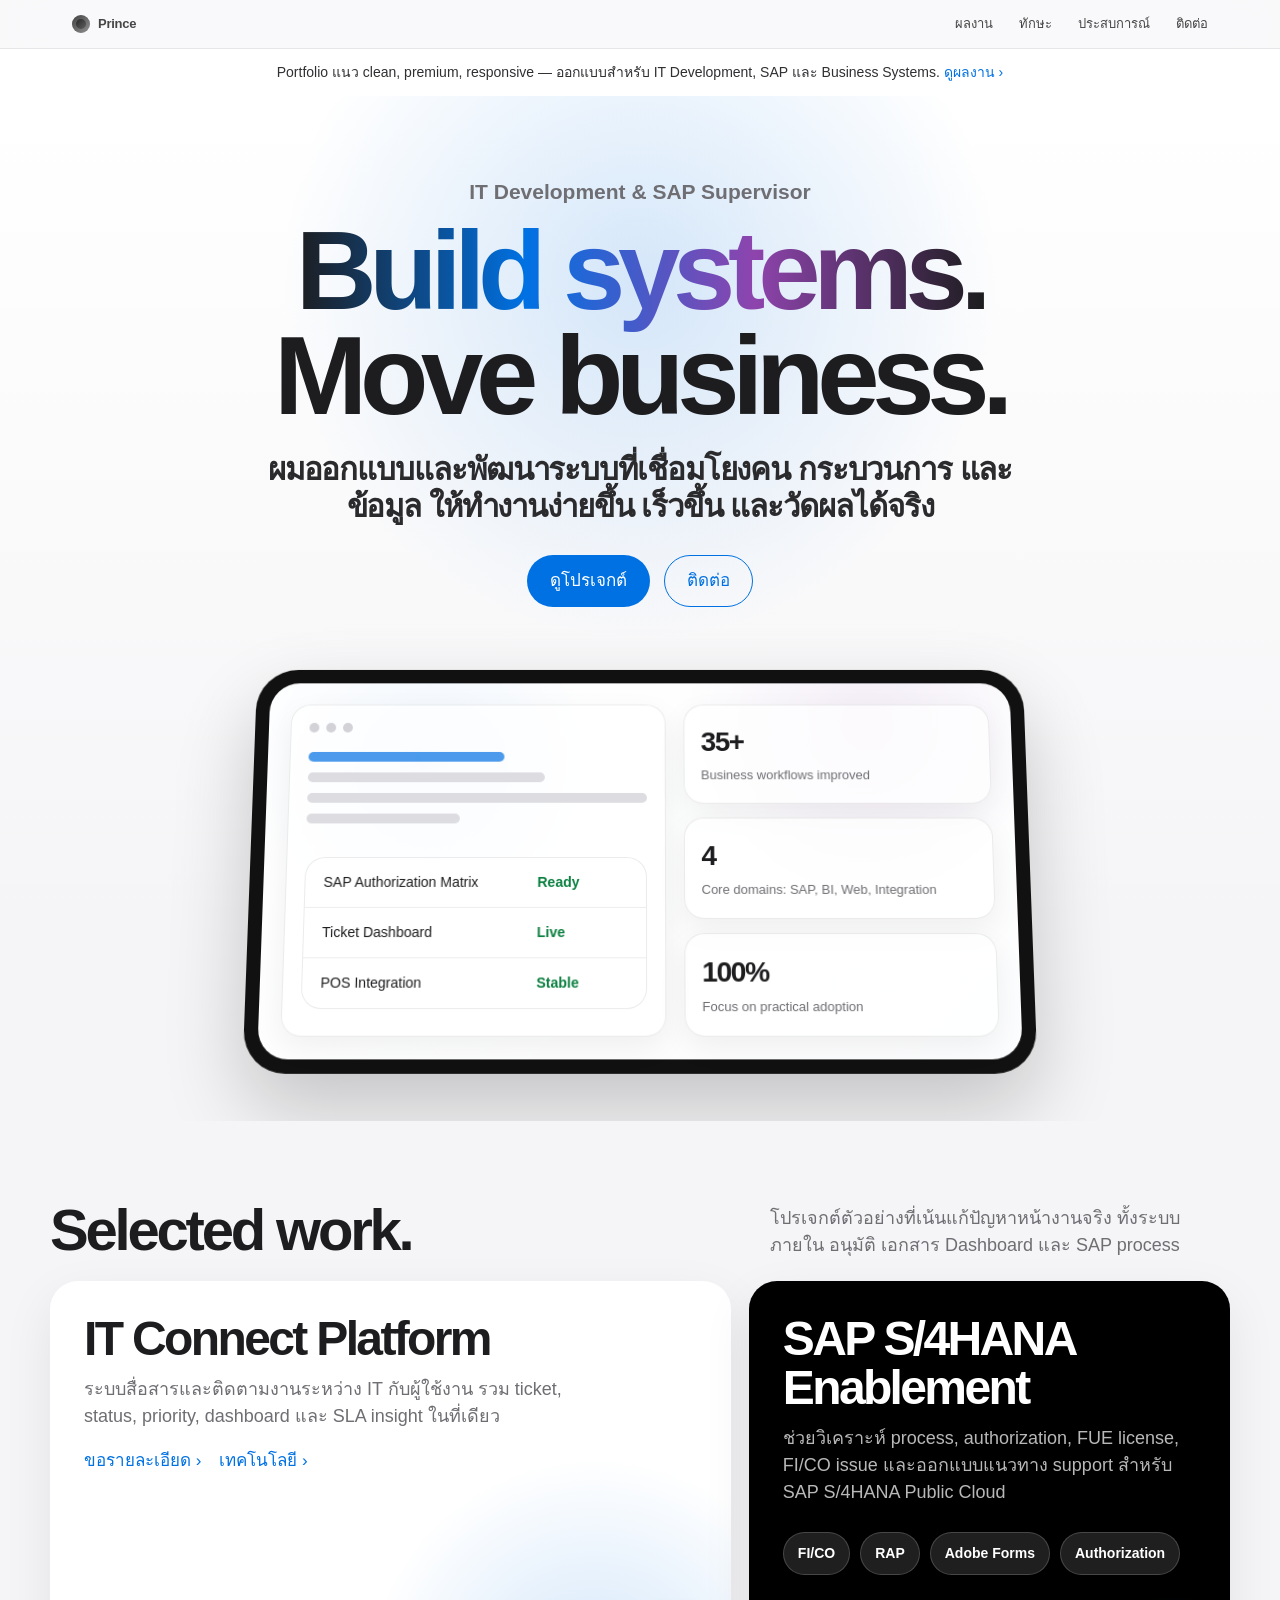
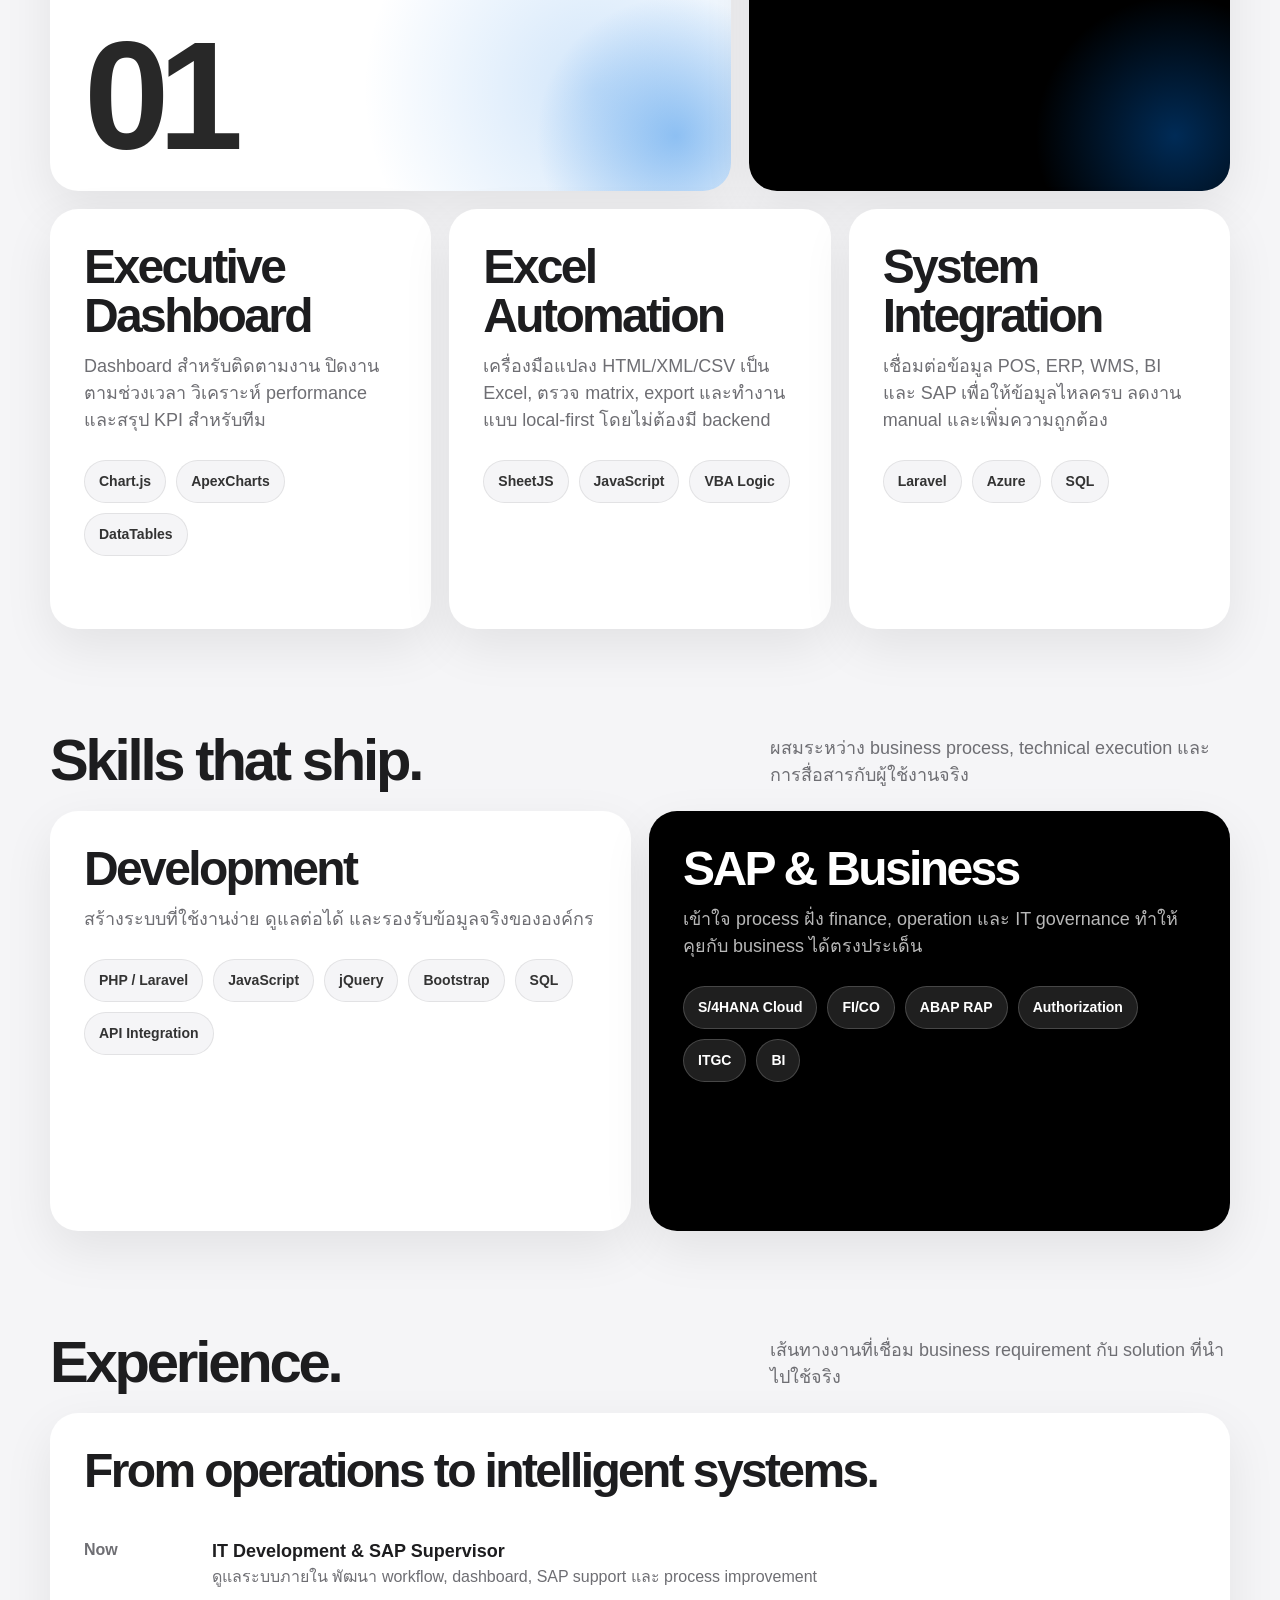
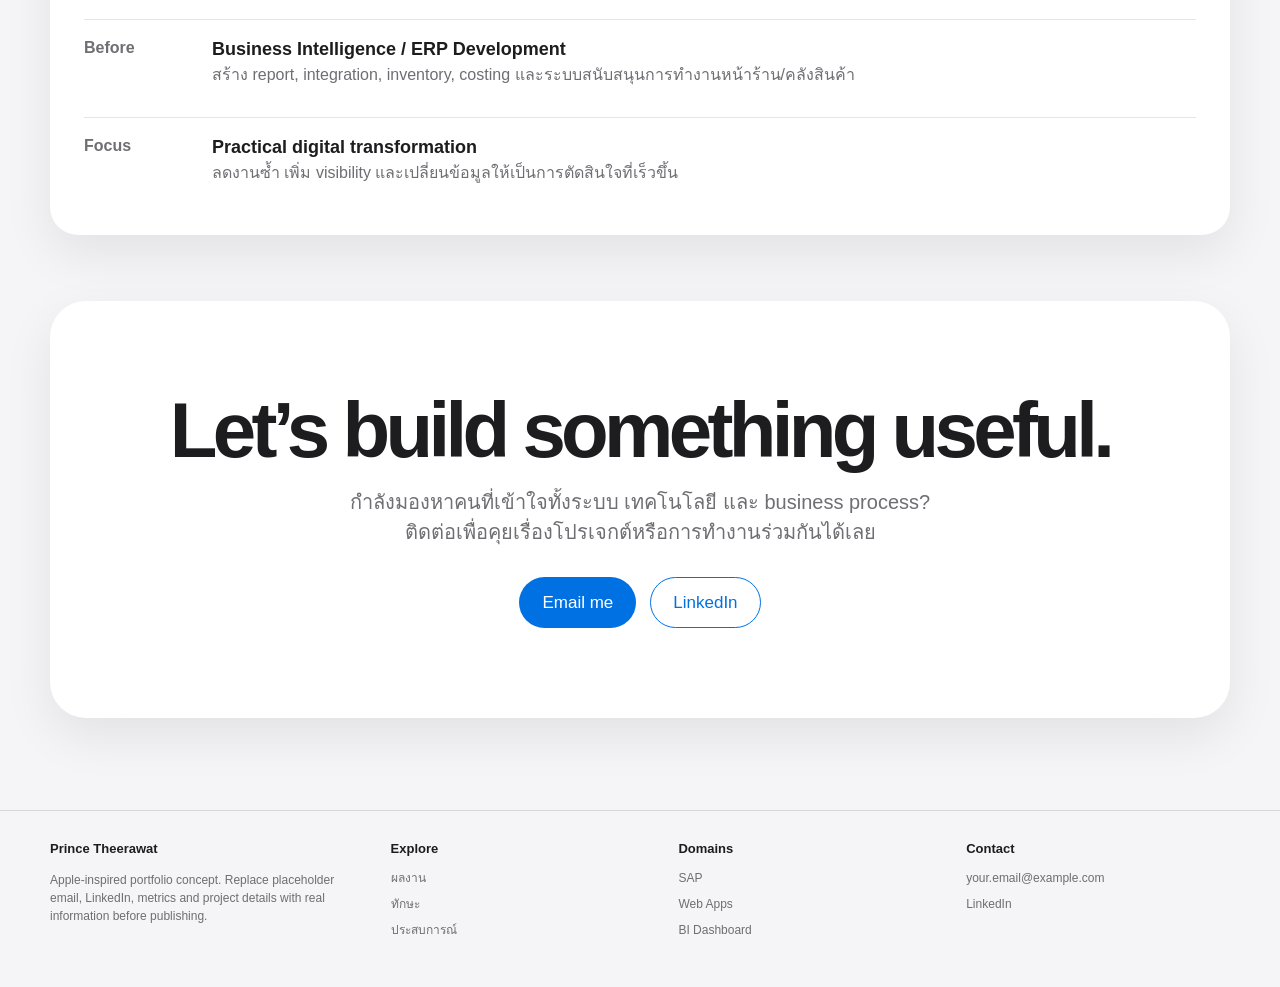
==== index.html @ b3ccabb7 "first commit" ====
<!doctype html>
<html lang="th">
<head>
  <meta charset="utf-8" />
  <meta name="viewport" content="width=device-width, initial-scale=1" />
  <title>Prince Theerawat — Portfolio</title>
  <meta name="description" content="Apple-inspired personal portfolio website for IT Development & SAP Supervisor." />
  <style>
    :root {
      --bg: #f5f5f7;
      --surface: #ffffff;
      --surface-dark: #000000;
      --text: #1d1d1f;
      --muted: #6e6e73;
      --line: rgba(0,0,0,.12);
      --blue: #0071e3;
      --blue-hover: #0077ed;
      --radius-lg: 28px;
      --radius-md: 18px;
      --shadow: 0 18px 50px rgba(0,0,0,.08);
      --max: 1180px;
    }

    * { box-sizing: border-box; }
    html { scroll-behavior: smooth; }
    body {
      margin: 0;
      font-family: -apple-system, BlinkMacSystemFont, "Segoe UI", Roboto, Arial, "Noto Sans Thai", sans-serif;
      color: var(--text);
      background: var(--bg);
      line-height: 1.5;
    }

    a { color: inherit; text-decoration: none; }

    .topbar {
      position: sticky;
      top: 0;
      z-index: 50;
      backdrop-filter: saturate(180%) blur(20px);
      background: rgba(250,250,252,.78);
      border-bottom: 1px solid rgba(0,0,0,.08);
    }

    .nav {
      max-width: var(--max);
      margin: auto;
      height: 48px;
      padding: 0 22px;
      display: flex;
      align-items: center;
      justify-content: space-between;
      gap: 24px;
      font-size: 13px;
      color: rgba(29,29,31,.82);
    }

    .brand {
      font-weight: 700;
      letter-spacing: -.02em;
      display: flex;
      align-items: center;
      gap: 8px;
    }

    .brand-mark {
      width: 18px;
      height: 18px;
      border-radius: 50%;
      background: linear-gradient(135deg, #111, #777);
      display: inline-block;
      box-shadow: inset 0 0 0 4px rgba(255,255,255,.2);
    }

    .nav-links {
      display: flex;
      align-items: center;
      gap: 26px;
    }

    .nav-links a:hover { color: var(--blue); }

    .menu-button {
      display: none;
      border: 0;
      background: transparent;
      font-size: 22px;
      cursor: pointer;
    }

    .announcement {
      background: var(--surface);
      text-align: center;
      padding: 13px 20px;
      font-size: 14px;
      color: #303033;
    }

    .announcement a { color: var(--blue); }

    .hero {
      min-height: 680px;
      display: grid;
      place-items: center;
      padding: 80px 20px 50px;
      background:
        radial-gradient(circle at 50% 18%, rgba(0,113,227,.16), transparent 34%),
        linear-gradient(180deg, #fff 0%, #f5f5f7 80%);
      text-align: center;
      overflow: hidden;
    }

    .hero-inner { max-width: 980px; }

    .eyebrow {
      color: var(--muted);
      font-size: clamp(16px, 2vw, 21px);
      font-weight: 600;
      margin-bottom: 10px;
    }

    h1 {
      margin: 0;
      font-size: clamp(48px, 9vw, 112px);
      line-height: .94;
      letter-spacing: -.065em;
      font-weight: 800;
    }

    .gradient-text {
      background: linear-gradient(90deg, #1d1d1f, #0071e3, #8e44ad, #1d1d1f);
      -webkit-background-clip: text;
      background-clip: text;
      color: transparent;
    }

    .hero-copy {
      max-width: 760px;
      margin: 24px auto 0;
      font-size: clamp(20px, 3vw, 31px);
      line-height: 1.18;
      font-weight: 600;
      letter-spacing: -.035em;
      color: #2b2b2d;
    }

    .cta-row {
      margin-top: 30px;
      display: flex;
      align-items: center;
      justify-content: center;
      flex-wrap: wrap;
      gap: 14px;
    }

    .btn {
      display: inline-flex;
      align-items: center;
      justify-content: center;
      min-height: 44px;
      padding: 12px 22px;
      border-radius: 999px;
      font-size: 17px;
      transition: .2s ease;
      border: 1px solid transparent;
    }

    .btn-primary {
      background: var(--blue);
      color: #fff;
    }

    .btn-primary:hover { background: var(--blue-hover); transform: translateY(-1px); }

    .btn-secondary {
      color: var(--blue);
      border-color: var(--blue);
      background: transparent;
    }

    .btn-secondary:hover { background: var(--blue); color: #fff; transform: translateY(-1px); }

    .device-stage {
      margin: 58px auto 0;
      width: min(780px, 96vw);
      min-height: 310px;
      border-radius: 42px;
      background: #111;
      padding: 14px;
      box-shadow: 0 35px 80px rgba(0,0,0,.2);
      transform: perspective(1100px) rotateX(6deg);
    }

    .device-screen {
      min-height: 282px;
      border-radius: 30px;
      background:
        linear-gradient(135deg, rgba(255,255,255,.9), rgba(255,255,255,.55)),
        radial-gradient(circle at 20% 20%, rgba(0,113,227,.35), transparent 26%),
        radial-gradient(circle at 80% 10%, rgba(142,68,173,.3), transparent 26%),
        #f9fafc;
      display: grid;
      grid-template-columns: 1.1fr .9fr;
      gap: 18px;
      padding: 22px;
      text-align: left;
    }

    .mini-window,
    .mini-card {
      border: 1px solid rgba(0,0,0,.08);
      background: rgba(255,255,255,.7);
      border-radius: 20px;
      box-shadow: 0 10px 30px rgba(0,0,0,.06);
    }

    .mini-window { padding: 18px; }
    .dots { display: flex; gap: 7px; margin-bottom: 20px; }
    .dots span { width: 10px; height: 10px; border-radius: 50%; background: #d2d2d7; }
    .mini-line { height: 10px; border-radius: 8px; background: #dcdce1; margin: 11px 0; }
    .mini-line.w70 { width: 70%; }
    .mini-line.w45 { width: 45%; }
    .mini-line.blue { width: 58%; background: rgba(0,113,227,.7); }

    .mini-grid { display: grid; gap: 14px; }
    .mini-card { padding: 17px; }
    .mini-card strong { display: block; font-size: 28px; letter-spacing: -.05em; }
    .mini-card span { color: var(--muted); font-size: 13px; }

    section { padding: 22px; }

    .section-head {
      max-width: var(--max);
      margin: 58px auto 22px;
      display: flex;
      align-items: end;
      justify-content: space-between;
      gap: 20px;
    }

    .section-head h2 {
      margin: 0;
      font-size: clamp(34px, 5vw, 58px);
      letter-spacing: -.055em;
      line-height: 1;
    }

    .section-head p {
      max-width: 460px;
      margin: 0;
      color: var(--muted);
      font-size: 18px;
    }

    .grid {
      max-width: var(--max);
      margin: auto;
      display: grid;
      grid-template-columns: repeat(12, 1fr);
      gap: 18px;
    }

    .card {
      border-radius: var(--radius-lg);
      background: var(--surface);
      box-shadow: var(--shadow);
      min-height: 420px;
      padding: 34px;
      position: relative;
      overflow: hidden;
      isolation: isolate;
    }

    .card.dark { background: #000; color: #fff; }
    .card.span-7 { grid-column: span 7; }
    .card.span-5 { grid-column: span 5; }
    .card.span-4 { grid-column: span 4; }
    .card.span-6 { grid-column: span 6; }
    .card.span-12 { grid-column: span 12; }

    .card h3 {
      margin: 0;
      font-size: clamp(28px, 4vw, 48px);
      line-height: 1.02;
      letter-spacing: -.055em;
    }

    .card p {
      margin: 12px 0 0;
      color: var(--muted);
      font-size: 18px;
      max-width: 520px;
    }

    .card.dark p { color: rgba(255,255,255,.72); }

    .card-links {
      margin-top: 18px;
      display: flex;
      gap: 18px;
      flex-wrap: wrap;
      color: var(--blue);
      font-size: 17px;
    }

    .orb {
      position: absolute;
      right: -90px;
      bottom: -90px;
      width: 290px;
      height: 290px;
      border-radius: 50%;
      background: radial-gradient(circle, rgba(0,113,227,.38), rgba(0,113,227,0) 68%);
      z-index: -1;
    }

    .mock-table {
      margin-top: 34px;
      border: 1px solid rgba(0,0,0,.08);
      border-radius: 20px;
      overflow: hidden;
      background: rgba(255,255,255,.72);
    }

    .mock-row {
      display: grid;
      grid-template-columns: 1fr 90px;
      gap: 16px;
      padding: 14px 18px;
      border-bottom: 1px solid rgba(0,0,0,.07);
      font-size: 14px;
    }

    .mock-row:last-child { border-bottom: 0; }
    .status { color: #0a7f3f; font-weight: 700; }

    .skill-list {
      display: flex;
      flex-wrap: wrap;
      gap: 10px;
      margin-top: 26px;
    }

    .pill {
      padding: 10px 14px;
      border-radius: 999px;
      background: #f5f5f7;
      color: #333;
      border: 1px solid rgba(0,0,0,.08);
      font-size: 14px;
      font-weight: 600;
    }

    .dark .pill { background: rgba(255,255,255,.12); color: #fff; border-color: rgba(255,255,255,.18); }

    .timeline {
      margin-top: 26px;
      display: grid;
      gap: 14px;
    }

    .timeline-item {
      display: grid;
      grid-template-columns: 110px 1fr;
      gap: 18px;
      padding: 16px 0;
      border-top: 1px solid rgba(0,0,0,.1);
    }

    .timeline-item:first-child { border-top: 0; }
    .year { color: var(--muted); font-weight: 700; }
    .timeline-item strong { display: block; font-size: 18px; }
    .timeline-item span { color: var(--muted); }

    .showcase {
      min-height: 510px;
      display: flex;
      flex-direction: column;
      justify-content: space-between;
      background:
        radial-gradient(circle at 80% 80%, rgba(0,113,227,.18), transparent 34%),
        #fff;
    }

    .big-number {
      font-size: clamp(82px, 12vw, 180px);
      line-height: .78;
      letter-spacing: -.075em;
      font-weight: 800;
      color: #111;
      opacity: .9;
    }

    .contact {
      max-width: var(--max);
      margin: 22px auto 70px;
      border-radius: 36px;
      background: #fff;
      text-align: center;
      padding: clamp(42px, 8vw, 90px) 24px;
      box-shadow: var(--shadow);
    }

    .contact h2 {
      margin: 0;
      font-size: clamp(38px, 7vw, 78px);
      line-height: 1;
      letter-spacing: -.06em;
    }

    .contact p {
      margin: 18px auto 0;
      color: var(--muted);
      font-size: 20px;
      max-width: 620px;
    }

    footer {
      border-top: 1px solid var(--line);
      color: #6e6e73;
      font-size: 12px;
      padding: 28px 22px 40px;
    }

    .footer-inner {
      max-width: var(--max);
      margin: auto;
      display: grid;
      grid-template-columns: 1.2fr repeat(3, 1fr);
      gap: 24px;
    }

    footer h4 {
      color: #1d1d1f;
      margin: 0 0 10px;
      font-size: 13px;
    }

    footer a { display: block; margin: 8px 0; }
    footer a:hover { text-decoration: underline; }

    @media (max-width: 860px) {
      .nav-links {
        display: none;
        position: absolute;
        inset: 48px 0 auto 0;
        background: rgba(250,250,252,.98);
        padding: 22px;
        border-bottom: 1px solid rgba(0,0,0,.08);
      }

      .nav-links.open { display: grid; gap: 18px; }
      .menu-button { display: block; }
      .device-screen { grid-template-columns: 1fr; }
      .card.span-7, .card.span-5, .card.span-4, .card.span-6, .card.span-12 { grid-column: span 12; }
      .section-head { align-items: start; flex-direction: column; }
      .timeline-item { grid-template-columns: 1fr; gap: 4px; }
      .footer-inner { grid-template-columns: 1fr 1fr; }
    }

    @media (max-width: 540px) {
      .hero { min-height: auto; padding-top: 54px; }
      .device-stage { display: none; }
      .card { min-height: 340px; padding: 26px; }
      .footer-inner { grid-template-columns: 1fr; }
    }
  </style>
</head>
<body>
  <header class="topbar">
    <nav class="nav" aria-label="Main navigation">
      <a class="brand" href="#top" aria-label="Home"><span class="brand-mark"></span> Prince</a>
      <button class="menu-button" id="menuButton" aria-label="Open menu">☰</button>
      <div class="nav-links" id="navLinks">
        <a href="#work">ผลงาน</a>
        <a href="#skills">ทักษะ</a>
        <a href="#experience">ประสบการณ์</a>
        <a href="#contact">ติดต่อ</a>
      </div>
    </nav>
  </header>

  <div class="announcement">
    Portfolio แนว clean, premium, responsive — ออกแบบสำหรับ IT Development, SAP และ Business Systems. <a href="#work">ดูผลงาน ›</a>
  </div>

  <main id="top">
    <section class="hero" aria-labelledby="hero-title">
      <div class="hero-inner">
        <div class="eyebrow">IT Development & SAP Supervisor</div>
        <h1 id="hero-title"><span class="gradient-text">Build systems.</span><br>Move business.</h1>
        <p class="hero-copy">ผมออกแบบและพัฒนาระบบที่เชื่อมโยงคน กระบวนการ และข้อมูล ให้ทำงานง่ายขึ้น เร็วขึ้น และวัดผลได้จริง</p>
        <div class="cta-row">
          <a class="btn btn-primary" href="#work">ดูโปรเจกต์</a>
          <a class="btn btn-secondary" href="#contact">ติดต่อ</a>
        </div>

        <div class="device-stage" aria-hidden="true">
          <div class="device-screen">
            <div class="mini-window">
              <div class="dots"><span></span><span></span><span></span></div>
              <div class="mini-line blue"></div>
              <div class="mini-line w70"></div>
              <div class="mini-line"></div>
              <div class="mini-line w45"></div>
              <div class="mock-table">
                <div class="mock-row"><span>SAP Authorization Matrix</span><span class="status">Ready</span></div>
                <div class="mock-row"><span>Ticket Dashboard</span><span class="status">Live</span></div>
                <div class="mock-row"><span>POS Integration</span><span class="status">Stable</span></div>
              </div>
            </div>
            <div class="mini-grid">
              <div class="mini-card"><strong>35+</strong><span>Business workflows improved</span></div>
              <div class="mini-card"><strong>4</strong><span>Core domains: SAP, BI, Web, Integration</span></div>
              <div class="mini-card"><strong>100%</strong><span>Focus on practical adoption</span></div>
            </div>
          </div>
        </div>
      </div>
    </section>

    <section id="work">
      <div class="section-head">
        <h2>Selected work.</h2>
        <p>โปรเจกต์ตัวอย่างที่เน้นแก้ปัญหาหน้างานจริง ทั้งระบบภายใน อนุมัติ เอกสาร Dashboard และ SAP process</p>
      </div>

      <div class="grid">
        <article class="card span-7 showcase">
          <div>
            <h3>IT Connect Platform</h3>
            <p>ระบบสื่อสารและติดตามงานระหว่าง IT กับผู้ใช้งาน รวม ticket, status, priority, dashboard และ SLA insight ในที่เดียว</p>
            <div class="card-links">
              <a href="#contact">ขอรายละเอียด ›</a>
              <a href="#skills">เทคโนโลยี ›</a>
            </div>
          </div>
          <div class="big-number">01</div>
          <div class="orb"></div>
        </article>

        <article class="card span-5 dark">
          <h3>SAP S/4HANA Enablement</h3>
          <p>ช่วยวิเคราะห์ process, authorization, FUE license, FI/CO issue และออกแบบแนวทาง support สำหรับ SAP S/4HANA Public Cloud</p>
          <div class="skill-list">
            <span class="pill">FI/CO</span>
            <span class="pill">RAP</span>
            <span class="pill">Adobe Forms</span>
            <span class="pill">Authorization</span>
          </div>
          <div class="orb"></div>
        </article>

        <article class="card span-4">
          <h3>Executive Dashboard</h3>
          <p>Dashboard สำหรับติดตามงาน ปิดงานตามช่วงเวลา วิเคราะห์ performance และสรุป KPI สำหรับทีม</p>
          <div class="skill-list">
            <span class="pill">Chart.js</span>
            <span class="pill">ApexCharts</span>
            <span class="pill">DataTables</span>
          </div>
        </article>

        <article class="card span-4">
          <h3>Excel Automation</h3>
          <p>เครื่องมือแปลง HTML/XML/CSV เป็น Excel, ตรวจ matrix, export และทำงานแบบ local-first โดยไม่ต้องมี backend</p>
          <div class="skill-list">
            <span class="pill">SheetJS</span>
            <span class="pill">JavaScript</span>
            <span class="pill">VBA Logic</span>
          </div>
        </article>

        <article class="card span-4">
          <h3>System Integration</h3>
          <p>เชื่อมต่อข้อมูล POS, ERP, WMS, BI และ SAP เพื่อให้ข้อมูลไหลครบ ลดงาน manual และเพิ่มความถูกต้อง</p>
          <div class="skill-list">
            <span class="pill">Laravel</span>
            <span class="pill">Azure</span>
            <span class="pill">SQL</span>
          </div>
        </article>
      </div>
    </section>

    <section id="skills">
      <div class="section-head">
        <h2>Skills that ship.</h2>
        <p>ผสมระหว่าง business process, technical execution และการสื่อสารกับผู้ใช้งานจริง</p>
      </div>

      <div class="grid">
        <article class="card span-6">
          <h3>Development</h3>
          <p>สร้างระบบที่ใช้งานง่าย ดูแลต่อได้ และรองรับข้อมูลจริงขององค์กร</p>
          <div class="skill-list">
            <span class="pill">PHP / Laravel</span>
            <span class="pill">JavaScript</span>
            <span class="pill">jQuery</span>
            <span class="pill">Bootstrap</span>
            <span class="pill">SQL</span>
            <span class="pill">API Integration</span>
          </div>
        </article>

        <article class="card span-6 dark">
          <h3>SAP & Business</h3>
          <p>เข้าใจ process ฝั่ง finance, operation และ IT governance ทำให้คุยกับ business ได้ตรงประเด็น</p>
          <div class="skill-list">
            <span class="pill">S/4HANA Cloud</span>
            <span class="pill">FI/CO</span>
            <span class="pill">ABAP RAP</span>
            <span class="pill">Authorization</span>
            <span class="pill">ITGC</span>
            <span class="pill">BI</span>
          </div>
        </article>
      </div>
    </section>

    <section id="experience">
      <div class="section-head">
        <h2>Experience.</h2>
        <p>เส้นทางงานที่เชื่อม business requirement กับ solution ที่นำไปใช้จริง</p>
      </div>

      <div class="grid">
        <article class="card span-12">
          <h3>From operations to intelligent systems.</h3>
          <div class="timeline">
            <div class="timeline-item">
              <div class="year">Now</div>
              <div><strong>IT Development & SAP Supervisor</strong><span>ดูแลระบบภายใน พัฒนา workflow, dashboard, SAP support และ process improvement</span></div>
            </div>
            <div class="timeline-item">
              <div class="year">Before</div>
              <div><strong>Business Intelligence / ERP Development</strong><span>สร้าง report, integration, inventory, costing และระบบสนับสนุนการทำงานหน้าร้าน/คลังสินค้า</span></div>
            </div>
            <div class="timeline-item">
              <div class="year">Focus</div>
              <div><strong>Practical digital transformation</strong><span>ลดงานซ้ำ เพิ่ม visibility และเปลี่ยนข้อมูลให้เป็นการตัดสินใจที่เร็วขึ้น</span></div>
            </div>
          </div>
        </article>
      </div>
    </section>

    <section id="contact">
      <div class="contact">
        <h2>Let’s build something useful.</h2>
        <p>กำลังมองหาคนที่เข้าใจทั้งระบบ เทคโนโลยี และ business process? ติดต่อเพื่อคุยเรื่องโปรเจกต์หรือการทำงานร่วมกันได้เลย</p>
        <div class="cta-row">
          <a class="btn btn-primary" href="mailto:your.email@example.com">Email me</a>
          <a class="btn btn-secondary" href="https://www.linkedin.com/" target="_blank" rel="noreferrer">LinkedIn</a>
        </div>
      </div>
    </section>
  </main>

  <footer>
    <div class="footer-inner">
      <div>
        <h4>Prince Theerawat</h4>
        <p>Apple-inspired portfolio concept. Replace placeholder email, LinkedIn, metrics and project details with real information before publishing.</p>
      </div>
      <div>
        <h4>Explore</h4>
        <a href="#work">ผลงาน</a>
        <a href="#skills">ทักษะ</a>
        <a href="#experience">ประสบการณ์</a>
      </div>
      <div>
        <h4>Domains</h4>
        <a href="#">SAP</a>
        <a href="#">Web Apps</a>
        <a href="#">BI Dashboard</a>
      </div>
      <div>
        <h4>Contact</h4>
        <a href="mailto:your.email@example.com">your.email@example.com</a>
        <a href="https://www.linkedin.com/" target="_blank" rel="noreferrer">LinkedIn</a>
      </div>
    </div>
  </footer>

  <script>
    const menuButton = document.getElementById('menuButton');
    const navLinks = document.getElementById('navLinks');

    menuButton.addEventListener('click', () => {
      navLinks.classList.toggle('open');
      menuButton.textContent = navLinks.classList.contains('open') ? '×' : '☰';
    });

    navLinks.querySelectorAll('a').forEach(link => {
      link.addEventListener('click', () => {
        navLinks.classList.remove('open');
        menuButton.textContent = '☰';
      });
    });
  </script>
</body>
</html>
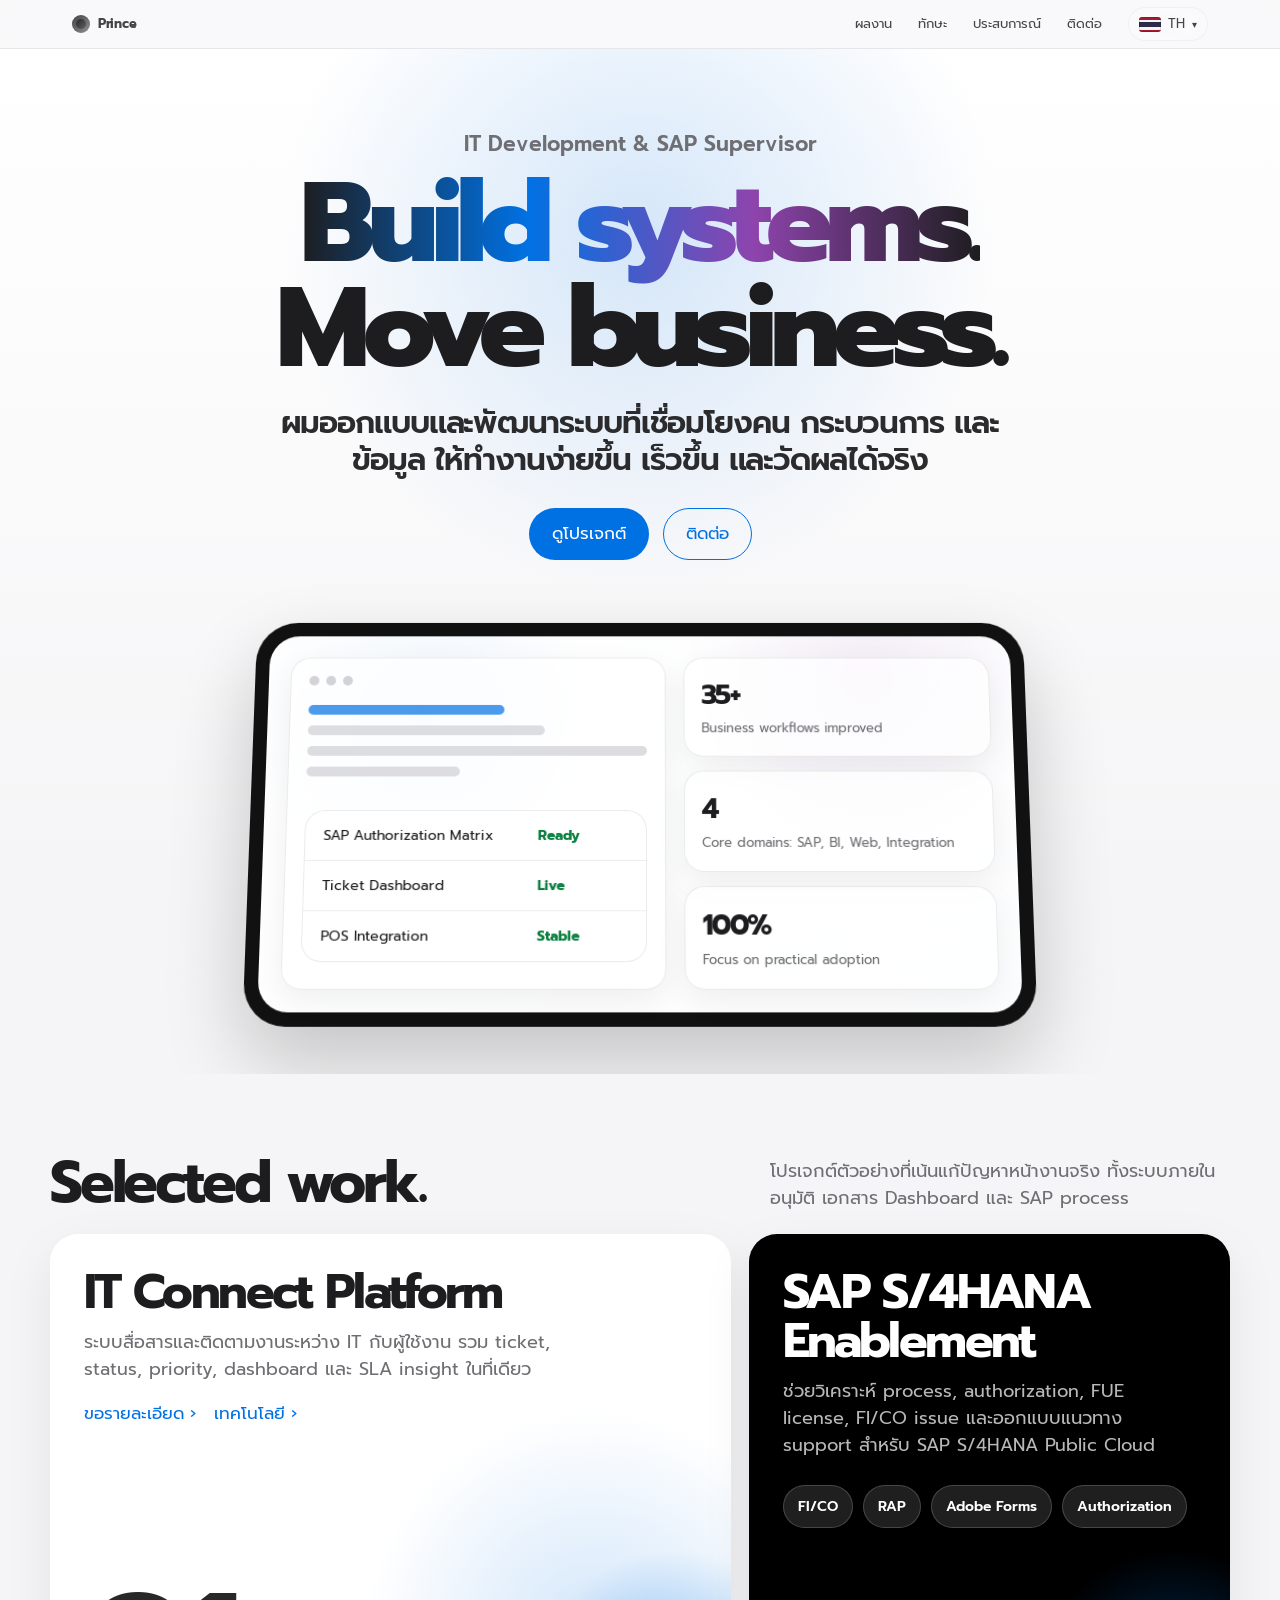
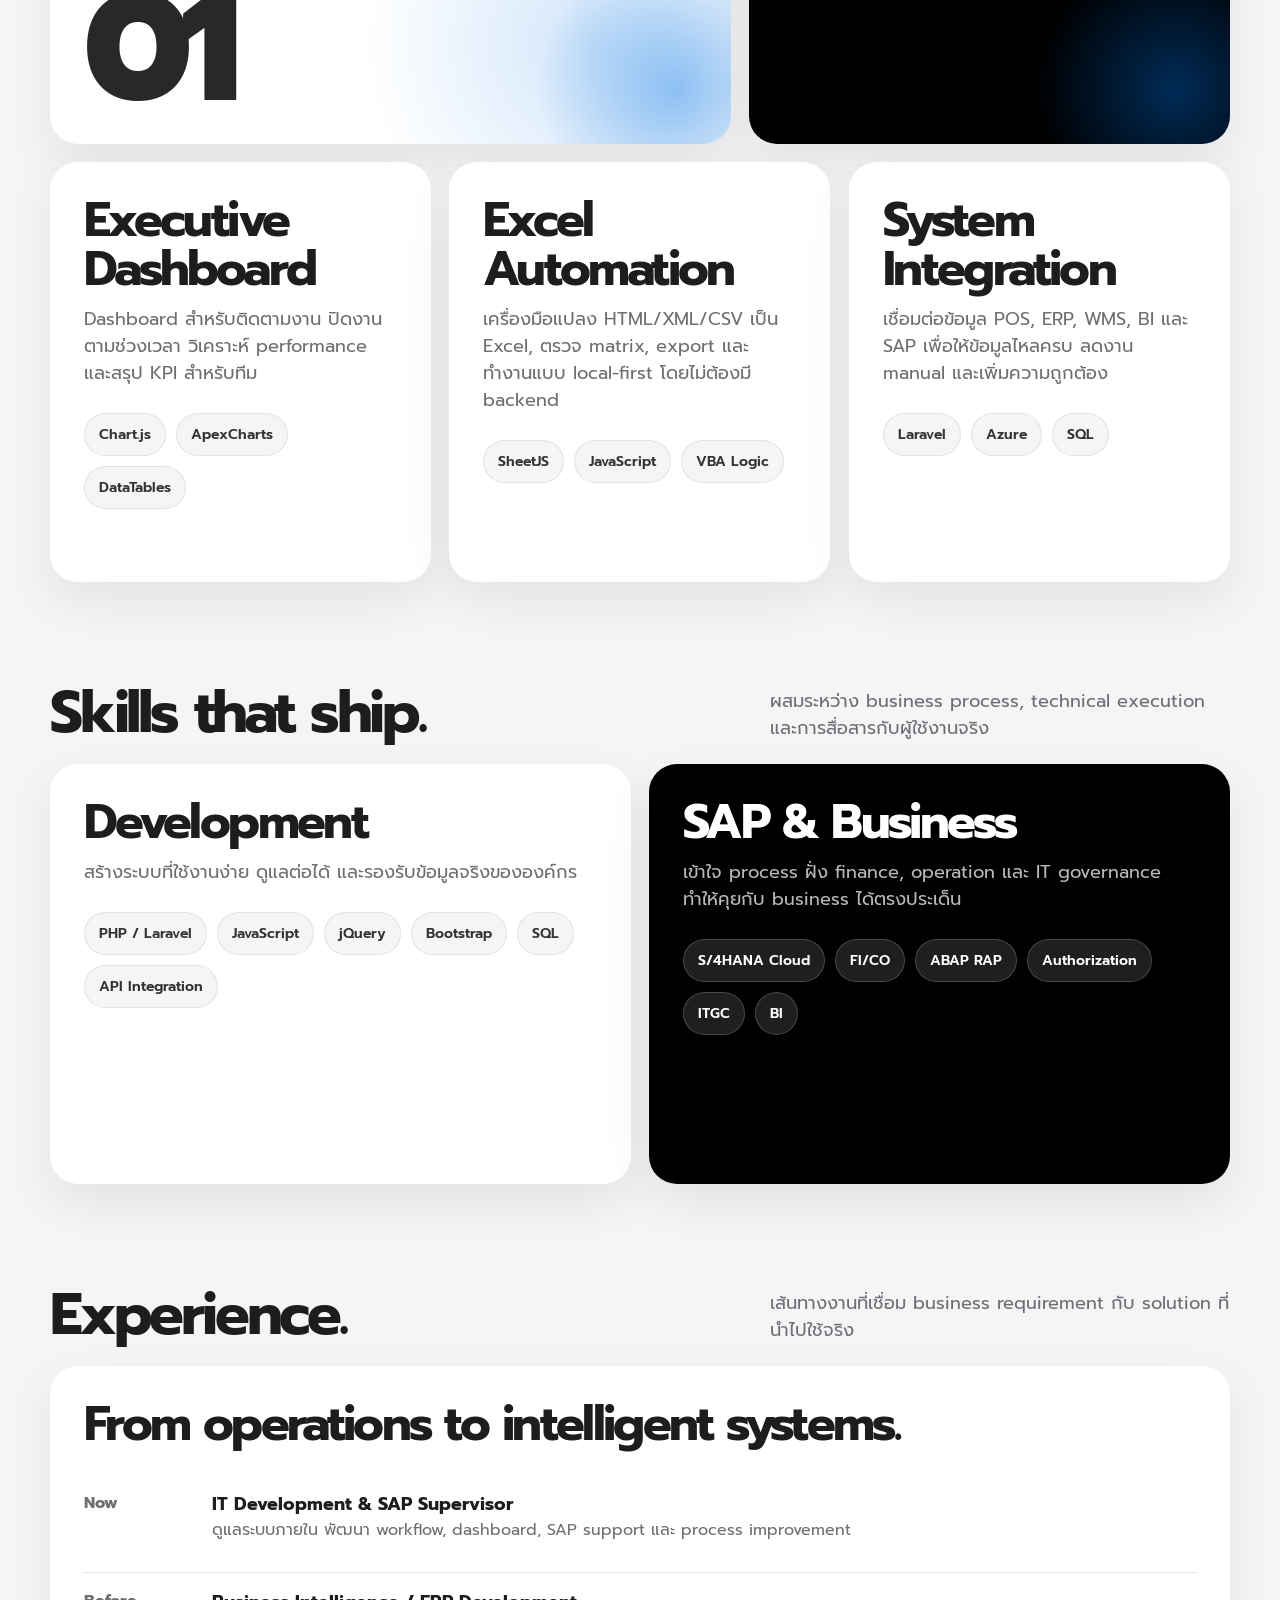
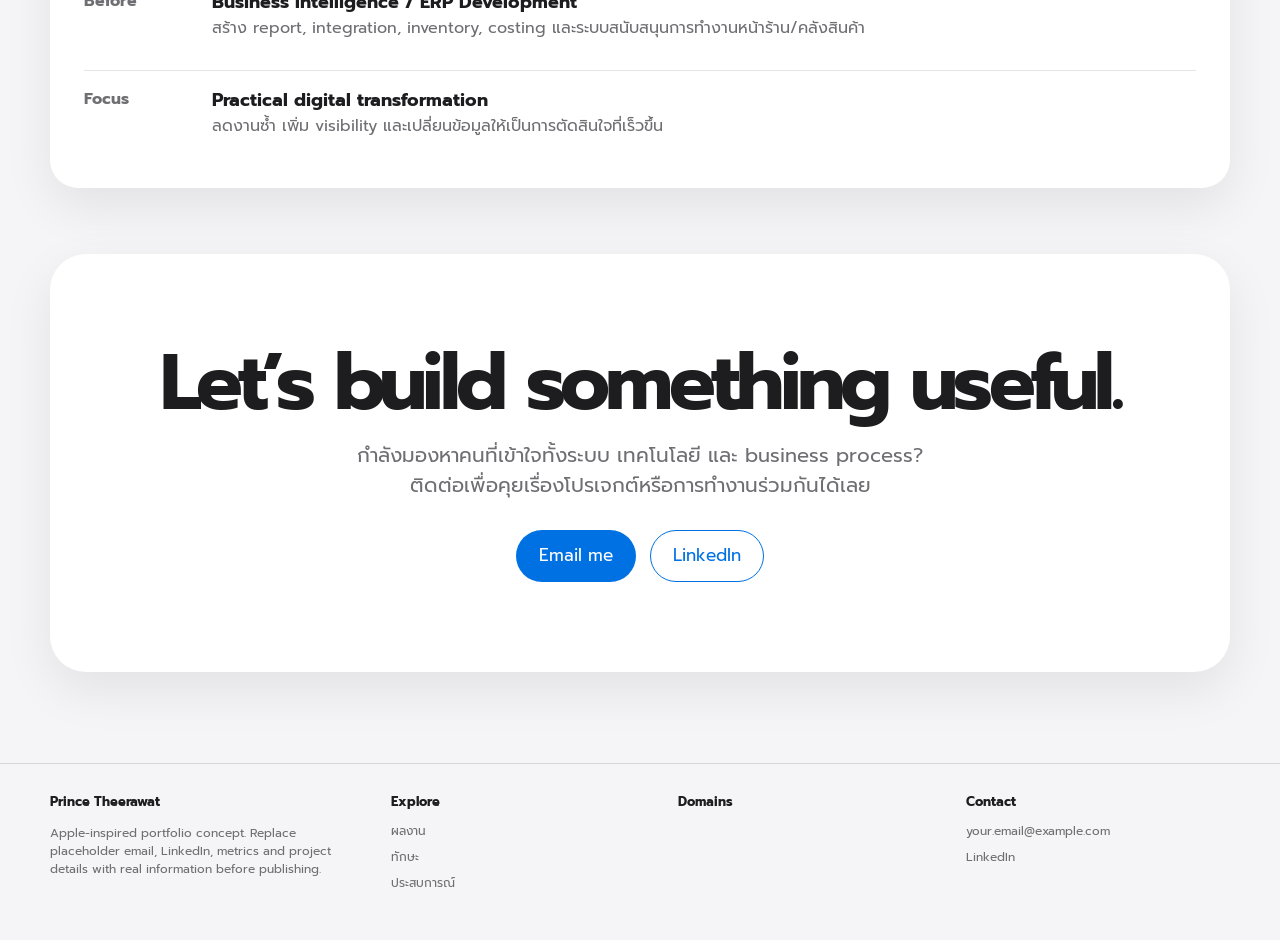
==== commit e33b601a: "modify ui" ====
--- a/index.html
+++ b/index.html
@@ -1,471 +1,19 @@
 <!doctype html>
 <html lang="th">
+
 <head>
   <meta charset="utf-8" />
   <meta name="viewport" content="width=device-width, initial-scale=1" />
   <title>Prince Theerawat — Portfolio</title>
   <meta name="description" content="Apple-inspired personal portfolio website for IT Development & SAP Supervisor." />
-  <style>
-    :root {
-      --bg: #f5f5f7;
-      --surface: #ffffff;
-      --surface-dark: #000000;
-      --text: #1d1d1f;
-      --muted: #6e6e73;
-      --line: rgba(0,0,0,.12);
-      --blue: #0071e3;
-      --blue-hover: #0077ed;
-      --radius-lg: 28px;
-      --radius-md: 18px;
-      --shadow: 0 18px 50px rgba(0,0,0,.08);
-      --max: 1180px;
-    }
-
-    * { box-sizing: border-box; }
-    html { scroll-behavior: smooth; }
-    body {
-      margin: 0;
-      font-family: -apple-system, BlinkMacSystemFont, "Segoe UI", Roboto, Arial, "Noto Sans Thai", sans-serif;
-      color: var(--text);
-      background: var(--bg);
-      line-height: 1.5;
-    }
-
-    a { color: inherit; text-decoration: none; }
-
-    .topbar {
-      position: sticky;
-      top: 0;
-      z-index: 50;
-      backdrop-filter: saturate(180%) blur(20px);
-      background: rgba(250,250,252,.78);
-      border-bottom: 1px solid rgba(0,0,0,.08);
-    }
-
-    .nav {
-      max-width: var(--max);
-      margin: auto;
-      height: 48px;
-      padding: 0 22px;
-      display: flex;
-      align-items: center;
-      justify-content: space-between;
-      gap: 24px;
-      font-size: 13px;
-      color: rgba(29,29,31,.82);
-    }
-
-    .brand {
-      font-weight: 700;
-      letter-spacing: -.02em;
-      display: flex;
-      align-items: center;
-      gap: 8px;
-    }
-
-    .brand-mark {
-      width: 18px;
-      height: 18px;
-      border-radius: 50%;
-      background: linear-gradient(135deg, #111, #777);
-      display: inline-block;
-      box-shadow: inset 0 0 0 4px rgba(255,255,255,.2);
-    }
-
-    .nav-links {
-      display: flex;
-      align-items: center;
-      gap: 26px;
-    }
-
-    .nav-links a:hover { color: var(--blue); }
-
-    .menu-button {
-      display: none;
-      border: 0;
-      background: transparent;
-      font-size: 22px;
-      cursor: pointer;
-    }
-
-    .announcement {
-      background: var(--surface);
-      text-align: center;
-      padding: 13px 20px;
-      font-size: 14px;
-      color: #303033;
-    }
-
-    .announcement a { color: var(--blue); }
-
-    .hero {
-      min-height: 680px;
-      display: grid;
-      place-items: center;
-      padding: 80px 20px 50px;
-      background:
-        radial-gradient(circle at 50% 18%, rgba(0,113,227,.16), transparent 34%),
-        linear-gradient(180deg, #fff 0%, #f5f5f7 80%);
-      text-align: center;
-      overflow: hidden;
-    }
-
-    .hero-inner { max-width: 980px; }
-
-    .eyebrow {
-      color: var(--muted);
-      font-size: clamp(16px, 2vw, 21px);
-      font-weight: 600;
-      margin-bottom: 10px;
-    }
-
-    h1 {
-      margin: 0;
-      font-size: clamp(48px, 9vw, 112px);
-      line-height: .94;
-      letter-spacing: -.065em;
-      font-weight: 800;
-    }
-
-    .gradient-text {
-      background: linear-gradient(90deg, #1d1d1f, #0071e3, #8e44ad, #1d1d1f);
-      -webkit-background-clip: text;
-      background-clip: text;
-      color: transparent;
-    }
-
-    .hero-copy {
-      max-width: 760px;
-      margin: 24px auto 0;
-      font-size: clamp(20px, 3vw, 31px);
-      line-height: 1.18;
-      font-weight: 600;
-      letter-spacing: -.035em;
-      color: #2b2b2d;
-    }
-
-    .cta-row {
-      margin-top: 30px;
-      display: flex;
-      align-items: center;
-      justify-content: center;
-      flex-wrap: wrap;
-      gap: 14px;
-    }
-
-    .btn {
-      display: inline-flex;
-      align-items: center;
-      justify-content: center;
-      min-height: 44px;
-      padding: 12px 22px;
-      border-radius: 999px;
-      font-size: 17px;
-      transition: .2s ease;
-      border: 1px solid transparent;
-    }
-
-    .btn-primary {
-      background: var(--blue);
-      color: #fff;
-    }
-
-    .btn-primary:hover { background: var(--blue-hover); transform: translateY(-1px); }
-
-    .btn-secondary {
-      color: var(--blue);
-      border-color: var(--blue);
-      background: transparent;
-    }
-
-    .btn-secondary:hover { background: var(--blue); color: #fff; transform: translateY(-1px); }
-
-    .device-stage {
-      margin: 58px auto 0;
-      width: min(780px, 96vw);
-      min-height: 310px;
-      border-radius: 42px;
-      background: #111;
-      padding: 14px;
-      box-shadow: 0 35px 80px rgba(0,0,0,.2);
-      transform: perspective(1100px) rotateX(6deg);
-    }
-
-    .device-screen {
-      min-height: 282px;
-      border-radius: 30px;
-      background:
-        linear-gradient(135deg, rgba(255,255,255,.9), rgba(255,255,255,.55)),
-        radial-gradient(circle at 20% 20%, rgba(0,113,227,.35), transparent 26%),
-        radial-gradient(circle at 80% 10%, rgba(142,68,173,.3), transparent 26%),
-        #f9fafc;
-      display: grid;
-      grid-template-columns: 1.1fr .9fr;
-      gap: 18px;
-      padding: 22px;
-      text-align: left;
-    }
-
-    .mini-window,
-    .mini-card {
-      border: 1px solid rgba(0,0,0,.08);
-      background: rgba(255,255,255,.7);
-      border-radius: 20px;
-      box-shadow: 0 10px 30px rgba(0,0,0,.06);
-    }
-
-    .mini-window { padding: 18px; }
-    .dots { display: flex; gap: 7px; margin-bottom: 20px; }
-    .dots span { width: 10px; height: 10px; border-radius: 50%; background: #d2d2d7; }
-    .mini-line { height: 10px; border-radius: 8px; background: #dcdce1; margin: 11px 0; }
-    .mini-line.w70 { width: 70%; }
-    .mini-line.w45 { width: 45%; }
-    .mini-line.blue { width: 58%; background: rgba(0,113,227,.7); }
-
-    .mini-grid { display: grid; gap: 14px; }
-    .mini-card { padding: 17px; }
-    .mini-card strong { display: block; font-size: 28px; letter-spacing: -.05em; }
-    .mini-card span { color: var(--muted); font-size: 13px; }
-
-    section { padding: 22px; }
-
-    .section-head {
-      max-width: var(--max);
-      margin: 58px auto 22px;
-      display: flex;
-      align-items: end;
-      justify-content: space-between;
-      gap: 20px;
-    }
-
-    .section-head h2 {
-      margin: 0;
-      font-size: clamp(34px, 5vw, 58px);
-      letter-spacing: -.055em;
-      line-height: 1;
-    }
-
-    .section-head p {
-      max-width: 460px;
-      margin: 0;
-      color: var(--muted);
-      font-size: 18px;
-    }
-
-    .grid {
-      max-width: var(--max);
-      margin: auto;
-      display: grid;
-      grid-template-columns: repeat(12, 1fr);
-      gap: 18px;
-    }
-
-    .card {
-      border-radius: var(--radius-lg);
-      background: var(--surface);
-      box-shadow: var(--shadow);
-      min-height: 420px;
-      padding: 34px;
-      position: relative;
-      overflow: hidden;
-      isolation: isolate;
-    }
-
-    .card.dark { background: #000; color: #fff; }
-    .card.span-7 { grid-column: span 7; }
-    .card.span-5 { grid-column: span 5; }
-    .card.span-4 { grid-column: span 4; }
-    .card.span-6 { grid-column: span 6; }
-    .card.span-12 { grid-column: span 12; }
-
-    .card h3 {
-      margin: 0;
-      font-size: clamp(28px, 4vw, 48px);
-      line-height: 1.02;
-      letter-spacing: -.055em;
-    }
-
-    .card p {
-      margin: 12px 0 0;
-      color: var(--muted);
-      font-size: 18px;
-      max-width: 520px;
-    }
-
-    .card.dark p { color: rgba(255,255,255,.72); }
-
-    .card-links {
-      margin-top: 18px;
-      display: flex;
-      gap: 18px;
-      flex-wrap: wrap;
-      color: var(--blue);
-      font-size: 17px;
-    }
-
-    .orb {
-      position: absolute;
-      right: -90px;
-      bottom: -90px;
-      width: 290px;
-      height: 290px;
-      border-radius: 50%;
-      background: radial-gradient(circle, rgba(0,113,227,.38), rgba(0,113,227,0) 68%);
-      z-index: -1;
-    }
-
-    .mock-table {
-      margin-top: 34px;
-      border: 1px solid rgba(0,0,0,.08);
-      border-radius: 20px;
-      overflow: hidden;
-      background: rgba(255,255,255,.72);
-    }
-
-    .mock-row {
-      display: grid;
-      grid-template-columns: 1fr 90px;
-      gap: 16px;
-      padding: 14px 18px;
-      border-bottom: 1px solid rgba(0,0,0,.07);
-      font-size: 14px;
-    }
-
-    .mock-row:last-child { border-bottom: 0; }
-    .status { color: #0a7f3f; font-weight: 700; }
-
-    .skill-list {
-      display: flex;
-      flex-wrap: wrap;
-      gap: 10px;
-      margin-top: 26px;
-    }
-
-    .pill {
-      padding: 10px 14px;
-      border-radius: 999px;
-      background: #f5f5f7;
-      color: #333;
-      border: 1px solid rgba(0,0,0,.08);
-      font-size: 14px;
-      font-weight: 600;
-    }
-
-    .dark .pill { background: rgba(255,255,255,.12); color: #fff; border-color: rgba(255,255,255,.18); }
-
-    .timeline {
-      margin-top: 26px;
-      display: grid;
-      gap: 14px;
-    }
-
-    .timeline-item {
-      display: grid;
-      grid-template-columns: 110px 1fr;
-      gap: 18px;
-      padding: 16px 0;
-      border-top: 1px solid rgba(0,0,0,.1);
-    }
-
-    .timeline-item:first-child { border-top: 0; }
-    .year { color: var(--muted); font-weight: 700; }
-    .timeline-item strong { display: block; font-size: 18px; }
-    .timeline-item span { color: var(--muted); }
-
-    .showcase {
-      min-height: 510px;
-      display: flex;
-      flex-direction: column;
-      justify-content: space-between;
-      background:
-        radial-gradient(circle at 80% 80%, rgba(0,113,227,.18), transparent 34%),
-        #fff;
-    }
-
-    .big-number {
-      font-size: clamp(82px, 12vw, 180px);
-      line-height: .78;
-      letter-spacing: -.075em;
-      font-weight: 800;
-      color: #111;
-      opacity: .9;
-    }
-
-    .contact {
-      max-width: var(--max);
-      margin: 22px auto 70px;
-      border-radius: 36px;
-      background: #fff;
-      text-align: center;
-      padding: clamp(42px, 8vw, 90px) 24px;
-      box-shadow: var(--shadow);
-    }
-
-    .contact h2 {
-      margin: 0;
-      font-size: clamp(38px, 7vw, 78px);
-      line-height: 1;
-      letter-spacing: -.06em;
-    }
-
-    .contact p {
-      margin: 18px auto 0;
-      color: var(--muted);
-      font-size: 20px;
-      max-width: 620px;
-    }
-
-    footer {
-      border-top: 1px solid var(--line);
-      color: #6e6e73;
-      font-size: 12px;
-      padding: 28px 22px 40px;
-    }
-
-    .footer-inner {
-      max-width: var(--max);
-      margin: auto;
-      display: grid;
-      grid-template-columns: 1.2fr repeat(3, 1fr);
-      gap: 24px;
-    }
-
-    footer h4 {
-      color: #1d1d1f;
-      margin: 0 0 10px;
-      font-size: 13px;
-    }
-
-    footer a { display: block; margin: 8px 0; }
-    footer a:hover { text-decoration: underline; }
-
-    @media (max-width: 860px) {
-      .nav-links {
-        display: none;
-        position: absolute;
-        inset: 48px 0 auto 0;
-        background: rgba(250,250,252,.98);
-        padding: 22px;
-        border-bottom: 1px solid rgba(0,0,0,.08);
-      }
-
-      .nav-links.open { display: grid; gap: 18px; }
-      .menu-button { display: block; }
-      .device-screen { grid-template-columns: 1fr; }
-      .card.span-7, .card.span-5, .card.span-4, .card.span-6, .card.span-12 { grid-column: span 12; }
-      .section-head { align-items: start; flex-direction: column; }
-      .timeline-item { grid-template-columns: 1fr; gap: 4px; }
-      .footer-inner { grid-template-columns: 1fr 1fr; }
-    }
-
-    @media (max-width: 540px) {
-      .hero { min-height: auto; padding-top: 54px; }
-      .device-stage { display: none; }
-      .card { min-height: 340px; padding: 26px; }
-      .footer-inner { grid-template-columns: 1fr; }
-    }
-  </style>
+  <link rel="preconnect" href="https://fonts.googleapis.com">
+  <link rel="preconnect" href="https://fonts.gstatic.com" crossorigin>
+  <link
+    href="https://fonts.googleapis.com/css2?family=Prompt:ital,wght@0,100;0,200;0,300;0,400;0,500;0,600;0,700;0,800;0,900;1,100;1,200;1,300;1,400;1,500;1,600;1,700;1,800;1,900&display=swap"
+    rel="stylesheet">
+  <link rel="stylesheet" href="./CSS/style.css" />
 </head>
+
 <body>
   <header class="topbar">
     <nav class="nav" aria-label="Main navigation">
@@ -476,20 +24,39 @@
         <a href="#skills">ทักษะ</a>
         <a href="#experience">ประสบการณ์</a>
         <a href="#contact">ติดต่อ</a>
+        <div class="language-menu" id="languageMenu">
+          <button class="language-button" id="languageButton" type="button" aria-haspopup="true" aria-expanded="false">
+            <span class="language-flag flag-icon flag-th" id="languageFlag" aria-hidden="true"></span>
+            <span id="languageLabel">TH</span>
+            <span class="language-chevron" aria-hidden="true">▾</span>
+          </button>
+          <div class="language-options" id="languageOptions" role="menu" aria-label="Choose language">
+            <button type="button" class="language-option active" data-lang="th" role="menuitem">
+              <span class="flag-icon flag-th" aria-hidden="true"></span>
+              <span>TH</span>
+            </button>
+            <button type="button" class="language-option" data-lang="en" role="menuitem">
+              <span class="flag-icon flag-us" aria-hidden="true"></span>
+              <span>EN</span>
+            </button>
+          </div>
+        </div>
       </div>
     </nav>
   </header>
 
-  <div class="announcement">
-    Portfolio แนว clean, premium, responsive — ออกแบบสำหรับ IT Development, SAP และ Business Systems. <a href="#work">ดูผลงาน ›</a>
-  </div>
+  <!-- <div class="announcement">
+    Portfolio แนว clean, premium, responsive — ออกแบบสำหรับ IT Development, SAP และ Business Systems. <a
+      href="#work">ดูผลงาน ›</a>
+  </div> -->
 
   <main id="top">
     <section class="hero" aria-labelledby="hero-title">
       <div class="hero-inner">
         <div class="eyebrow">IT Development & SAP Supervisor</div>
         <h1 id="hero-title"><span class="gradient-text">Build systems.</span><br>Move business.</h1>
-        <p class="hero-copy">ผมออกแบบและพัฒนาระบบที่เชื่อมโยงคน กระบวนการ และข้อมูล ให้ทำงานง่ายขึ้น เร็วขึ้น และวัดผลได้จริง</p>
+        <p class="hero-copy">ผมออกแบบและพัฒนาระบบที่เชื่อมโยงคน กระบวนการ และข้อมูล ให้ทำงานง่ายขึ้น เร็วขึ้น
+          และวัดผลได้จริง</p>
         <div class="cta-row">
           <a class="btn btn-primary" href="#work">ดูโปรเจกต์</a>
           <a class="btn btn-secondary" href="#contact">ติดต่อ</a>
@@ -529,7 +96,8 @@
         <article class="card span-7 showcase">
           <div>
             <h3>IT Connect Platform</h3>
-            <p>ระบบสื่อสารและติดตามงานระหว่าง IT กับผู้ใช้งาน รวม ticket, status, priority, dashboard และ SLA insight ในที่เดียว</p>
+            <p>ระบบสื่อสารและติดตามงานระหว่าง IT กับผู้ใช้งาน รวม ticket, status, priority, dashboard และ SLA insight
+              ในที่เดียว</p>
             <div class="card-links">
               <a href="#contact">ขอรายละเอียด ›</a>
               <a href="#skills">เทคโนโลยี ›</a>
@@ -541,7 +109,8 @@
 
         <article class="card span-5 dark">
           <h3>SAP S/4HANA Enablement</h3>
-          <p>ช่วยวิเคราะห์ process, authorization, FUE license, FI/CO issue และออกแบบแนวทาง support สำหรับ SAP S/4HANA Public Cloud</p>
+          <p>ช่วยวิเคราะห์ process, authorization, FUE license, FI/CO issue และออกแบบแนวทาง support สำหรับ SAP S/4HANA
+            Public Cloud</p>
           <div class="skill-list">
             <span class="pill">FI/CO</span>
             <span class="pill">RAP</span>
@@ -563,7 +132,8 @@
 
         <article class="card span-4">
           <h3>Excel Automation</h3>
-          <p>เครื่องมือแปลง HTML/XML/CSV เป็น Excel, ตรวจ matrix, export และทำงานแบบ local-first โดยไม่ต้องมี backend</p>
+          <p>เครื่องมือแปลง HTML/XML/CSV เป็น Excel, ตรวจ matrix, export และทำงานแบบ local-first โดยไม่ต้องมี backend
+          </p>
           <div class="skill-list">
             <span class="pill">SheetJS</span>
             <span class="pill">JavaScript</span>
@@ -630,15 +200,18 @@
           <div class="timeline">
             <div class="timeline-item">
               <div class="year">Now</div>
-              <div><strong>IT Development & SAP Supervisor</strong><span>ดูแลระบบภายใน พัฒนา workflow, dashboard, SAP support และ process improvement</span></div>
+              <div><strong>IT Development & SAP Supervisor</strong><span>ดูแลระบบภายใน พัฒนา workflow, dashboard, SAP
+                  support และ process improvement</span></div>
             </div>
             <div class="timeline-item">
               <div class="year">Before</div>
-              <div><strong>Business Intelligence / ERP Development</strong><span>สร้าง report, integration, inventory, costing และระบบสนับสนุนการทำงานหน้าร้าน/คลังสินค้า</span></div>
+              <div><strong>Business Intelligence / ERP Development</strong><span>สร้าง report, integration, inventory,
+                  costing และระบบสนับสนุนการทำงานหน้าร้าน/คลังสินค้า</span></div>
             </div>
             <div class="timeline-item">
               <div class="year">Focus</div>
-              <div><strong>Practical digital transformation</strong><span>ลดงานซ้ำ เพิ่ม visibility และเปลี่ยนข้อมูลให้เป็นการตัดสินใจที่เร็วขึ้น</span></div>
+              <div><strong>Practical digital transformation</strong><span>ลดงานซ้ำ เพิ่ม visibility
+                  และเปลี่ยนข้อมูลให้เป็นการตัดสินใจที่เร็วขึ้น</span></div>
             </div>
           </div>
         </article>
@@ -648,7 +221,8 @@
     <section id="contact">
       <div class="contact">
         <h2>Let’s build something useful.</h2>
-        <p>กำลังมองหาคนที่เข้าใจทั้งระบบ เทคโนโลยี และ business process? ติดต่อเพื่อคุยเรื่องโปรเจกต์หรือการทำงานร่วมกันได้เลย</p>
+        <p>กำลังมองหาคนที่เข้าใจทั้งระบบ เทคโนโลยี และ business process?
+          ติดต่อเพื่อคุยเรื่องโปรเจกต์หรือการทำงานร่วมกันได้เลย</p>
         <div class="cta-row">
           <a class="btn btn-primary" href="mailto:your.email@example.com">Email me</a>
           <a class="btn btn-secondary" href="https://www.linkedin.com/" target="_blank" rel="noreferrer">LinkedIn</a>
@@ -661,7 +235,8 @@
     <div class="footer-inner">
       <div>
         <h4>Prince Theerawat</h4>
-        <p>Apple-inspired portfolio concept. Replace placeholder email, LinkedIn, metrics and project details with real information before publishing.</p>
+        <p>Apple-inspired portfolio concept. Replace placeholder email, LinkedIn, metrics and project details with real
+          information before publishing.</p>
       </div>
       <div>
         <h4>Explore</h4>
@@ -683,21 +258,7 @@
     </div>
   </footer>
 
-  <script>
-    const menuButton = document.getElementById('menuButton');
-    const navLinks = document.getElementById('navLinks');
-
-    menuButton.addEventListener('click', () => {
-      navLinks.classList.toggle('open');
-      menuButton.textContent = navLinks.classList.contains('open') ? '×' : '☰';
-    });
-
-    navLinks.querySelectorAll('a').forEach(link => {
-      link.addEventListener('click', () => {
-        navLinks.classList.remove('open');
-        menuButton.textContent = '☰';
-      });
-    });
-  </script>
+  <script src="./JS/script.js"></script>
 </body>
+
 </html>
--- a/CSS/style.css
+++ b/CSS/style.css
@@ -0,0 +1,772 @@
+:root {
+  --bg: #f5f5f7;
+  --surface: #ffffff;
+  --surface-dark: #000000;
+  --text: #1d1d1f;
+  --muted: #6e6e73;
+  --line: rgba(0, 0, 0, .12);
+  --blue: #0071e3;
+  --blue-hover: #0077ed;
+  --radius-lg: 28px;
+  --radius-md: 18px;
+  --shadow: 0 18px 50px rgba(0, 0, 0, .08);
+  --max: 1180px;
+}
+
+* {
+  box-sizing: border-box;
+}
+
+html {
+  scroll-behavior: smooth;
+}
+
+body {
+  margin: 0;
+  color: var(--text);
+  background: var(--bg);
+  line-height: 1.5;
+}
+
+html[lang="th"] body {
+  font-family: "Prompt", "Noto Sans Thai", Arial, sans-serif;
+}
+
+html[lang="en"] body {
+  font-family: "Google Sans", "Product Sans", "Segoe UI", Roboto, Arial, sans-serif;
+}
+
+a {
+  color: inherit;
+  text-decoration: none;
+}
+
+.topbar {
+  position: sticky;
+  top: 0;
+  z-index: 50;
+  backdrop-filter: saturate(180%) blur(20px);
+  background: rgba(250, 250, 252, .78);
+  border-bottom: 1px solid rgba(0, 0, 0, .08);
+}
+
+.nav {
+  max-width: var(--max);
+  margin: auto;
+  height: 48px;
+  padding: 0 22px;
+  display: flex;
+  align-items: center;
+  justify-content: space-between;
+  gap: 24px;
+  font-size: 13px;
+  color: rgba(29, 29, 31, .82);
+}
+
+.brand {
+  font-weight: 700;
+  letter-spacing: -.02em;
+  display: flex;
+  align-items: center;
+  gap: 8px;
+}
+
+.brand-mark {
+  width: 18px;
+  height: 18px;
+  border-radius: 50%;
+  background: linear-gradient(135deg, #111, #777);
+  display: inline-block;
+  box-shadow: inset 0 0 0 4px rgba(255, 255, 255, .2);
+}
+
+.nav-links {
+  display: flex;
+  align-items: center;
+  gap: 26px;
+}
+
+.nav-links a:hover {
+  color: var(--blue);
+}
+
+.language-menu {
+  position: relative;
+}
+
+.language-button,
+.language-option {
+  display: inline-flex;
+  align-items: center;
+  gap: 7px;
+  border: 0;
+  background: transparent;
+  color: inherit;
+  cursor: pointer;
+  font: inherit;
+}
+
+.language-button {
+  min-height: 34px;
+  padding: 6px 10px;
+  border: 1px solid rgba(0, 0, 0, .04);
+  border-radius: 999px;
+  background: rgba(250, 250, 252, .08);
+  backdrop-filter: saturate(180%) blur(20px);
+  box-shadow: none;
+}
+
+.language-button:hover,
+.language-button[aria-expanded="true"] {
+  color: var(--blue);
+  border-color: rgba(0, 113, 227, .14);
+  background: rgba(250, 250, 252, .18);
+}
+
+.language-flag {
+  line-height: 1;
+}
+
+.flag-icon {
+  position: relative;
+  display: inline-block;
+  flex: 0 0 auto;
+  width: 22px;
+  height: 15px;
+  overflow: hidden;
+  border-radius: 3px;
+  box-shadow: inset 0 0 0 1px rgba(0, 0, 0, .12);
+}
+
+.flag-th {
+  background:
+    linear-gradient(
+      to bottom,
+      #a51931 0 16.67%,
+      #f4f5f8 16.67% 33.34%,
+      #2d2a4a 33.34% 66.67%,
+      #f4f5f8 66.67% 83.34%,
+      #a51931 83.34% 100%
+    );
+}
+
+.flag-us {
+  background: repeating-linear-gradient(
+    to bottom,
+    #b22234 0 1.15px,
+    #fff 1.15px 2.3px
+  );
+}
+
+.flag-us::before {
+  content: "";
+  position: absolute;
+  top: 0;
+  left: 0;
+  width: 40%;
+  height: 54%;
+  background: #3c3b6e;
+}
+
+.language-chevron {
+  font-size: 10px;
+  transition: transform .2s ease;
+}
+
+.language-button[aria-expanded="true"] .language-chevron {
+  transform: rotate(180deg);
+}
+
+.language-options {
+  position: absolute;
+  top: calc(100% + 8px);
+  right: 0;
+  display: none;
+  min-width: 112px;
+  padding: 6px;
+  border: 1px solid rgba(0, 0, 0, .1);
+  border-radius: 14px;
+  background: rgba(250, 250, 252, .72);
+  backdrop-filter: saturate(180%) blur(20px);
+  box-shadow: 0 16px 40px rgba(0, 0, 0, .1);
+}
+
+.language-menu.open .language-options {
+  display: grid;
+  gap: 2px;
+}
+
+.language-option {
+  width: 100%;
+  padding: 9px 10px;
+  border-radius: 10px;
+  justify-content: flex-start;
+}
+
+.language-option:hover,
+.language-option.active {
+  color: var(--blue);
+  background: rgba(255, 255, 255, .38);
+}
+
+.menu-button {
+  display: none;
+  border: 0;
+  background: transparent;
+  font-size: 22px;
+  cursor: pointer;
+}
+
+.announcement {
+  background: var(--surface);
+  text-align: center;
+  padding: 13px 20px;
+  font-size: 14px;
+  color: #303033;
+}
+
+.announcement a {
+  color: var(--blue);
+}
+
+.reveal {
+  opacity: 0;
+  transform: translateY(34px);
+  transition:
+    opacity .7s ease,
+    transform .7s ease;
+  will-change: opacity, transform;
+}
+
+.reveal.is-visible {
+  opacity: 1;
+  transform: translateY(0);
+}
+
+.hero {
+  min-height: 680px;
+  display: grid;
+  place-items: center;
+  padding: 80px 20px 50px;
+  background:
+    radial-gradient(circle at 50% 18%, rgba(0, 113, 227, .16), transparent 34%),
+    linear-gradient(180deg, #fff 0%, #f5f5f7 80%);
+  text-align: center;
+  overflow: hidden;
+}
+
+.hero-inner {
+  max-width: 980px;
+}
+
+.eyebrow {
+  color: var(--muted);
+  font-size: clamp(16px, 2vw, 21px);
+  font-weight: 600;
+  margin-bottom: 10px;
+}
+
+h1 {
+  margin: 0;
+  font-size: clamp(48px, 9vw, 112px);
+  line-height: .94;
+  letter-spacing: -.065em;
+  font-weight: 800;
+}
+
+.gradient-text {
+  background: linear-gradient(90deg, #1d1d1f, #0071e3, #8e44ad, #1d1d1f);
+  -webkit-background-clip: text;
+  background-clip: text;
+  color: transparent;
+}
+
+.hero-copy {
+  max-width: 760px;
+  margin: 24px auto 0;
+  font-size: clamp(20px, 3vw, 31px);
+  line-height: 1.18;
+  font-weight: 600;
+  letter-spacing: -.035em;
+  color: #2b2b2d;
+}
+
+.cta-row {
+  margin-top: 30px;
+  display: flex;
+  align-items: center;
+  justify-content: center;
+  flex-wrap: wrap;
+  gap: 14px;
+}
+
+.btn {
+  display: inline-flex;
+  align-items: center;
+  justify-content: center;
+  min-height: 44px;
+  padding: 12px 22px;
+  border-radius: 999px;
+  font-size: 17px;
+  transition: .2s ease;
+  border: 1px solid transparent;
+}
+
+.btn-primary {
+  background: var(--blue);
+  color: #fff;
+}
+
+.btn-primary:hover {
+  background: var(--blue-hover);
+  transform: translateY(-1px);
+}
+
+.btn-secondary {
+  color: var(--blue);
+  border-color: var(--blue);
+  background: transparent;
+}
+
+.btn-secondary:hover {
+  background: var(--blue);
+  color: #fff;
+  transform: translateY(-1px);
+}
+
+.device-stage {
+  margin: 58px auto 0;
+  width: min(780px, 96vw);
+  min-height: 310px;
+  border-radius: 42px;
+  background: #111;
+  padding: 14px;
+  box-shadow: 0 35px 80px rgba(0, 0, 0, .2);
+  transform: perspective(1100px) rotateX(6deg);
+}
+
+.device-screen {
+  min-height: 282px;
+  border-radius: 30px;
+  background:
+    linear-gradient(135deg, rgba(255, 255, 255, .9), rgba(255, 255, 255, .55)),
+    radial-gradient(circle at 20% 20%, rgba(0, 113, 227, .35), transparent 26%),
+    radial-gradient(circle at 80% 10%, rgba(142, 68, 173, .3), transparent 26%),
+    #f9fafc;
+  display: grid;
+  grid-template-columns: 1.1fr .9fr;
+  gap: 18px;
+  padding: 22px;
+  text-align: left;
+}
+
+.mini-window,
+.mini-card {
+  border: 1px solid rgba(0, 0, 0, .08);
+  background: rgba(255, 255, 255, .7);
+  border-radius: 20px;
+  box-shadow: 0 10px 30px rgba(0, 0, 0, .06);
+}
+
+.mini-window {
+  padding: 18px;
+}
+
+.dots {
+  display: flex;
+  gap: 7px;
+  margin-bottom: 20px;
+}
+
+.dots span {
+  width: 10px;
+  height: 10px;
+  border-radius: 50%;
+  background: #d2d2d7;
+}
+
+.mini-line {
+  height: 10px;
+  border-radius: 8px;
+  background: #dcdce1;
+  margin: 11px 0;
+}
+
+.mini-line.w70 {
+  width: 70%;
+}
+
+.mini-line.w45 {
+  width: 45%;
+}
+
+.mini-line.blue {
+  width: 58%;
+  background: rgba(0, 113, 227, .7);
+}
+
+.mini-grid {
+  display: grid;
+  gap: 14px;
+}
+
+.mini-card {
+  padding: 17px;
+}
+
+.mini-card strong {
+  display: block;
+  font-size: 28px;
+  letter-spacing: -.05em;
+}
+
+.mini-card span {
+  color: var(--muted);
+  font-size: 13px;
+}
+
+section {
+  padding: 22px;
+}
+
+.section-head {
+  max-width: var(--max);
+  margin: 58px auto 22px;
+  display: flex;
+  align-items: end;
+  justify-content: space-between;
+  gap: 20px;
+}
+
+.section-head h2 {
+  margin: 0;
+  font-size: clamp(34px, 5vw, 58px);
+  letter-spacing: -.055em;
+  line-height: 1;
+}
+
+.section-head p {
+  max-width: 460px;
+  margin: 0;
+  color: var(--muted);
+  font-size: 18px;
+}
+
+.grid {
+  max-width: var(--max);
+  margin: auto;
+  display: grid;
+  grid-template-columns: repeat(12, 1fr);
+  gap: 18px;
+}
+
+.card {
+  border-radius: var(--radius-lg);
+  background: var(--surface);
+  box-shadow: var(--shadow);
+  min-height: 420px;
+  padding: 34px;
+  position: relative;
+  overflow: hidden;
+  isolation: isolate;
+}
+
+.card.dark {
+  background: #000;
+  color: #fff;
+}
+
+.card.span-7 {
+  grid-column: span 7;
+}
+
+.card.span-5 {
+  grid-column: span 5;
+}
+
+.card.span-4 {
+  grid-column: span 4;
+}
+
+.card.span-6 {
+  grid-column: span 6;
+}
+
+.card.span-12 {
+  grid-column: span 12;
+}
+
+.card h3 {
+  margin: 0;
+  font-size: clamp(28px, 4vw, 48px);
+  line-height: 1.02;
+  letter-spacing: -.055em;
+}
+
+.card p {
+  margin: 12px 0 0;
+  color: var(--muted);
+  font-size: 18px;
+  max-width: 520px;
+}
+
+.card.dark p {
+  color: rgba(255, 255, 255, .72);
+}
+
+.card-links {
+  margin-top: 18px;
+  display: flex;
+  gap: 18px;
+  flex-wrap: wrap;
+  color: var(--blue);
+  font-size: 17px;
+}
+
+.orb {
+  position: absolute;
+  right: -90px;
+  bottom: -90px;
+  width: 290px;
+  height: 290px;
+  border-radius: 50%;
+  background: radial-gradient(circle, rgba(0, 113, 227, .38), rgba(0, 113, 227, 0) 68%);
+  z-index: -1;
+}
+
+.mock-table {
+  margin-top: 34px;
+  border: 1px solid rgba(0, 0, 0, .08);
+  border-radius: 20px;
+  overflow: hidden;
+  background: rgba(255, 255, 255, .72);
+}
+
+.mock-row {
+  display: grid;
+  grid-template-columns: 1fr 90px;
+  gap: 16px;
+  padding: 14px 18px;
+  border-bottom: 1px solid rgba(0, 0, 0, .07);
+  font-size: 14px;
+}
+
+.mock-row:last-child {
+  border-bottom: 0;
+}
+
+.status {
+  color: #0a7f3f;
+  font-weight: 700;
+}
+
+.skill-list {
+  display: flex;
+  flex-wrap: wrap;
+  gap: 10px;
+  margin-top: 26px;
+}
+
+.pill {
+  padding: 10px 14px;
+  border-radius: 999px;
+  background: #f5f5f7;
+  color: #333;
+  border: 1px solid rgba(0, 0, 0, .08);
+  font-size: 14px;
+  font-weight: 600;
+}
+
+.dark .pill {
+  background: rgba(255, 255, 255, .12);
+  color: #fff;
+  border-color: rgba(255, 255, 255, .18);
+}
+
+.timeline {
+  margin-top: 26px;
+  display: grid;
+  gap: 14px;
+}
+
+.timeline-item {
+  display: grid;
+  grid-template-columns: 110px 1fr;
+  gap: 18px;
+  padding: 16px 0;
+  border-top: 1px solid rgba(0, 0, 0, .1);
+}
+
+.timeline-item:first-child {
+  border-top: 0;
+}
+
+.year {
+  color: var(--muted);
+  font-weight: 700;
+}
+
+.timeline-item strong {
+  display: block;
+  font-size: 18px;
+}
+
+.timeline-item span {
+  color: var(--muted);
+}
+
+.showcase {
+  min-height: 510px;
+  display: flex;
+  flex-direction: column;
+  justify-content: space-between;
+  background:
+    radial-gradient(circle at 80% 80%, rgba(0, 113, 227, .18), transparent 34%),
+    #fff;
+}
+
+.big-number {
+  font-size: clamp(82px, 12vw, 180px);
+  line-height: .78;
+  letter-spacing: -.075em;
+  font-weight: 800;
+  color: #111;
+  opacity: .9;
+}
+
+.contact {
+  max-width: var(--max);
+  margin: 22px auto 70px;
+  border-radius: 36px;
+  background: #fff;
+  text-align: center;
+  padding: clamp(42px, 8vw, 90px) 24px;
+  box-shadow: var(--shadow);
+}
+
+.contact h2 {
+  margin: 0;
+  font-size: clamp(38px, 7vw, 78px);
+  line-height: 1;
+  letter-spacing: -.06em;
+}
+
+.contact p {
+  margin: 18px auto 0;
+  color: var(--muted);
+  font-size: 20px;
+  max-width: 620px;
+}
+
+footer {
+  border-top: 1px solid var(--line);
+  color: #6e6e73;
+  font-size: 12px;
+  padding: 28px 22px 40px;
+}
+
+.footer-inner {
+  max-width: var(--max);
+  margin: auto;
+  display: grid;
+  grid-template-columns: 1.2fr repeat(3, 1fr);
+  gap: 24px;
+}
+
+footer h4 {
+  color: #1d1d1f;
+  margin: 0 0 10px;
+  font-size: 13px;
+}
+
+footer a {
+  display: block;
+  margin: 8px 0;
+}
+
+footer a:hover {
+  text-decoration: underline;
+}
+
+@media (max-width: 860px) {
+  .nav-links {
+    display: none;
+    position: absolute;
+    inset: 48px 0 auto 0;
+    background: rgba(250, 250, 252, .98);
+    padding: 22px;
+    border-bottom: 1px solid rgba(0, 0, 0, .08);
+  }
+
+  .nav-links.open {
+    display: grid;
+    gap: 18px;
+  }
+
+  .language-menu {
+    width: fit-content;
+  }
+
+  .language-options {
+    left: 0;
+    right: auto;
+  }
+
+  .menu-button {
+    display: block;
+  }
+
+  .device-screen {
+    grid-template-columns: 1fr;
+  }
+
+  .card.span-7,
+  .card.span-5,
+  .card.span-4,
+  .card.span-6,
+  .card.span-12 {
+    grid-column: span 12;
+  }
+
+  .section-head {
+    align-items: start;
+    flex-direction: column;
+  }
+
+  .timeline-item {
+    grid-template-columns: 1fr;
+    gap: 4px;
+  }
+
+  .footer-inner {
+    grid-template-columns: 1fr 1fr;
+  }
+}
+
+@media (max-width: 540px) {
+  .hero {
+    min-height: auto;
+    padding-top: 54px;
+  }
+
+  .device-stage {
+    display: none;
+  }
+
+  .card {
+    min-height: 340px;
+    padding: 26px;
+  }
+
+  .footer-inner {
+    grid-template-columns: 1fr;
+  }
+}
+
+@media (prefers-reduced-motion: reduce) {
+  .reveal {
+    opacity: 1;
+    transform: none;
+    transition: none;
+  }
+}
